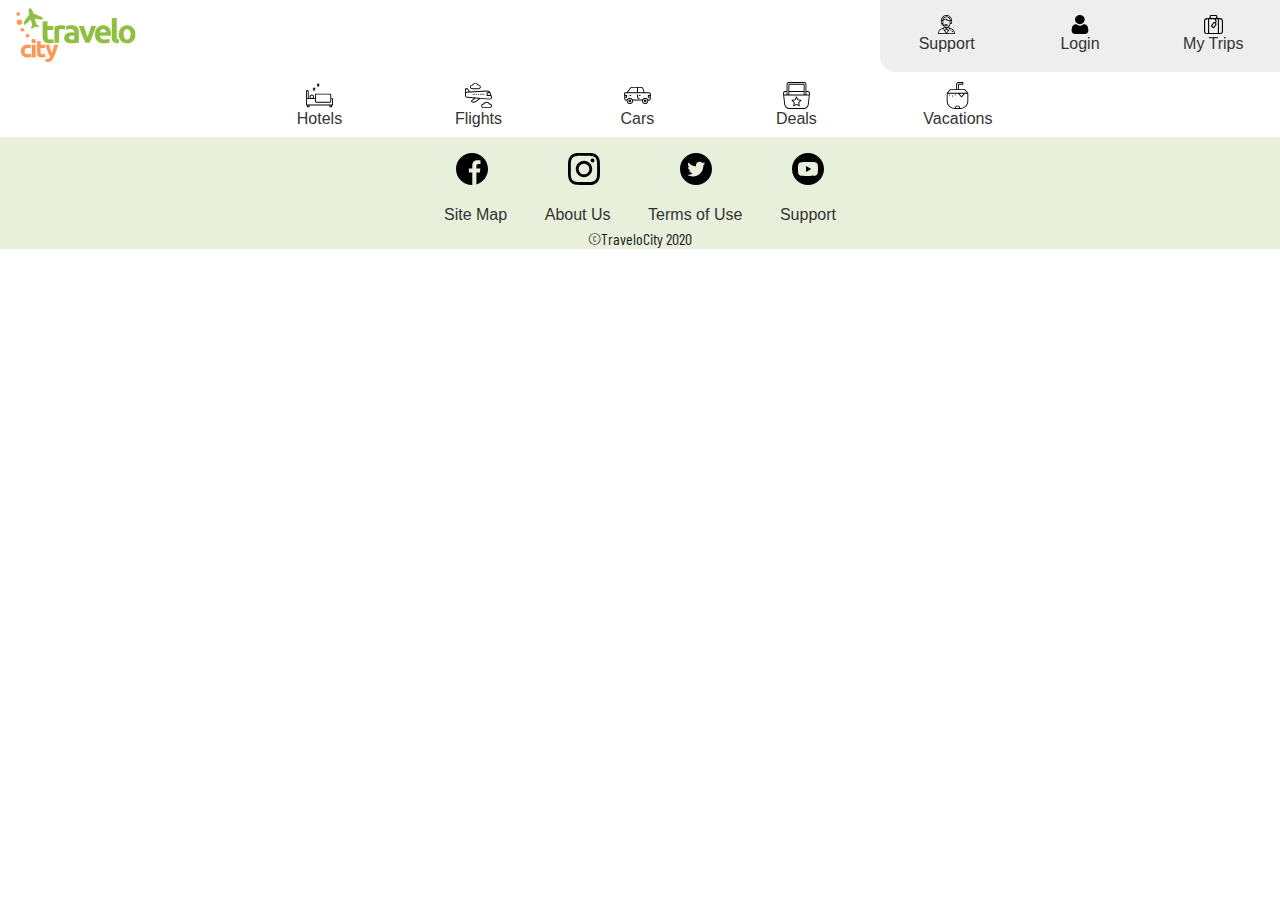
==== search.html @ b9de35ed "Search page created." ====
<!DOCTYPE html>
<html lang="en">
  <head>
    <meta charset="utf-8" />
    <meta name="viewport" content="width=device-width, initial-scale=1.0" />
    <title>TraveloCity | Cheap Hotels, Cars, Flights & Travel Deals</title>
    <meta name="author" content="Guilherme Andre dos Santos - N01399828" />
    <meta name="description" content="Wander Wisely With Travelocity's Customer First Guarantee. Book Today & Save!"/>
    <link rel="icon" href="img/favicon.ico" type="image/x-icon" />
    <link rel="stylesheet" href="css/reset.css" />
    <link rel="stylesheet" href="css/default.css" />
    <link rel="stylesheet" href="css/index.css" />
  </head>
  <body>
    <header>
      <div class="flex-header-container">
        <div>
          <img class="logo" src="img/travelocity-logo.png" alt="TraveloCity Logo"/>
         
        </div>
        <nav>
          <ul class="flex-nav-menu background-round-menu">
            <li class="flex-item"><a href="#"><img src="icons/support.svg" alt="Contact icon" class="svg-top auto-margin" title="Support" /><span class="menu-name-top">Support</span></a></li>           
            <li class="flex-item"><a href="#"><img src="icons/user.svg" alt="Login icon" class="svg-top auto-margin" title="Login"/><span class="menu-name-top">Login</span></a></li>
            <li class="flex-item"><a href="#"><img src="icons/suitcase.svg" alt="My Trips icon" class="svg-top auto-margin" title="My Trips"/><span class="menu-name-top">My Trips</span></a></li>
          </ul>
        </nav>
      </div>
      <nav>
        <ul class="flex-nav-menu">
          <li class="flex-item"><a href="#"><img src="icons/hotel.svg" alt="Hotels" class="svg auto-margin" title="Hotels" /><span class="menu-name">Hotels</span></a></li>
          <li class="flex-item"><a href="#"><img src="icons/airplane.svg" alt="Flights" class="svg auto-margin" title="Flights" /><span class="menu-name">Flights</span></a></li>
          <li class="flex-item"><a href="#"><img src="icons/car.svg" alt="Cars" class="svg auto-margin" title="Cars"/><span class="menu-name">Cars</span></a></li>
          <li class="flex-item"><a href="#"><img src="icons/deals.svg" alt="Deals" class="svg auto-margin" title="Deals" /><span class="menu-name">Deals</span></a></li>
          <li class="flex-item"><a href="#"><img src="icons/vacation.svg" alt="Vacations" class="svg auto-margin" title="Vacations"/><span class="menu-name">Vacations</span></a></li>
        </ul>
      </nav>
    </header>

<!-- Main missing -->

    <footer class="page-footer" >
      <ul class="flex-nav-menu footer icons">
        <li><a href="https://www.facebook.com/humbercollege"><img class="links-footer" src="icons/facebook.svg" alt="Facebook page link"></a></li>
        <li><a href="https://www.instagram.com/humbercollege"><img class="links-footer" src="icons/instagram.svg" alt="Instagram page link"></a></li>
        <li><a href="https://www.twitter.com/humbercollege"><img class="links-footer" src="icons/twitter.svg" alt="Twitter page link"></a></li>
        <li><a href="https://www.youtube.com/humbercollege"><img class="links-footer" src="icons/youtube.svg" alt="Youtube page link"></a></li>
      </ul>
      <ul class="flex-nav-menu footer">
        <li><a href="index.html">Site Map</a></li>
        <li><a href="index.html">About Us</a></li>
        <li><a href="index.html">Terms of Use</a></li>
        <li><a href="index.html">Support</a></li>
      </ul> 
       <small>&copy;</small>TraveloCity 2020
  </footer>
</body>
</html>
---- css/default.css ----
@import url("https://fonts.googleapis.com/css?family=Barlow+Condensed:400,700|Ubuntu+Condensed&display=swap");
/* @import url("https://cdnjs.cloudflare.com/ajax/libs/font-awesome/4.7.0/css/font-awesome.min.css"); */

/* align (vertical)
justify (horizontal) 
place (vertical and horizontal)

-content (applied to the container, for the template)
-items (applied for the container, for the cells)
-self (applied to an item, for that cell only)

*/

:root {
  --col-bg: #ccc;
  --col-on-bg: #333;
  --col-accent-1: #95ba5e;
  --col-on-accent-1: #eee;
  --col-accent-2: #fb9954;
  --col-on-accent-2: #eee;
  --col-accent-3: #e8f0db;
  --col-on-accent-3: #444;
  --col-transparency: rgba(219, 219, 219, 0.4738270308123249);
  --font-family-1: "Ubuntu Condensed", "Arial", sans-serif;
  --font-family-2: "Barlow Condensed", "Arial", sans-serif;
  --font-size: 1em;
  --font-bigger: 1.5em;
  --gdr-bg-old: rgb(35, 115, 60);
  --gdr-bg-active: linear-gradient(180deg,rgba(35, 115, 60, 0.9416141456582633) 0%,rgba(149, 186, 94, 1) 100%  );
  --gdr-bg2-old: rgb(110, 191, 241);
  --gdr-bg2-active: linear-gradient(
    90deg,
    rgba(110, 191, 241, 1) 0%,
    rgba(126, 221, 157, 1) 100%
  );
  --max-width: 60em;
}

body {
  padding: 0em;
  font-size: 1em;
  line-height: 1.25em;
  font-family: var(--font-family-2);  
}

.auto-margin {
  margin-left: auto;
  margin-right: auto;
  max-width: var(--max-width);
}

h1,h2,h3,h4,h5,h6,ul,ol,
li {
  font-family: var(--font-family-1);
  font-weight: normal;
  
}

section
h2{
  margin-top: 1.25rem;
  margin-bottom: 1.25rem;
  margin-left: 0.5em;
}

article {
  background-color: var(--col-accent-3);
  padding: 0.05em;
  /* margin-top: 1em; */
  margin-bottom: 1em;
  overflow: hidden;
}


.button {
  background-color: var(--col-accent-2);
  /* border: solid; */
  color: var(--col-on-accent-2);
  padding: 0.5em 2em;
  text-align: center;
  text-decoration: none;
  display: inline-block;
  font-size: 1em;
  border-radius: 0.5em;

}

.search-bar {
  background: var(--gdr-bg-old);
  background: var(--gdr-bg-active);
  padding: 1em;
  width: 20em;
  box-sizing: border-box;
  margin: 0.2em auto;
  transition: ease-in-out 1s;
  font-size: var(--font-size);
}

.grid-search {
  display: grid;
  color: var(--col-on-accent-1);
  gap: 0.25em;  
  width: 100%;
  grid-template-columns: 1fr 1fr 1fr;
  grid-template-rows: repeat(6, minmax(1.5em, auto));
  grid-template-areas: 
  "htl htl htl"
  "lblgng lblgng lblgng"
  "fnct fnct fnct"
  "ckin ckou lbrm" 
  "dtin dtou nrmm"  
  "btn1 btn1 btn1";
}

.lblgng { grid-area: lblgng; }
.fnct { grid-area: fnct; }
.ckin { grid-area: ckin; }
.ckou { grid-area: ckou; }
.dtin { grid-area: dtin; }
.dtou { grid-area: dtou; }
.lbrm { grid-area: lbrm; }
.btn1 { grid-area: btn1; }
.nrmm { grid-area: nrmm; }


.logo {
  width: 7.5em;
  margin: 0.25em 0.5em 0.5em 0.5em;
  clear: left;
}

.item:first-child {
  margin-top: 0;
}

.svg {
  max-width: 1.7em;
  display: block;
}

.svg-top {
  max-width: 1.2em;
  display: block;
}

.grid-container {
  display: grid;
  grid-template-columns: auto;
  vertical-align: baseline;
  margin: 0 0 1em 0;
  background-color: var(--col-on-accent-1);
  grid-gap: 0rem;
}


.boxes.grid-container {
  grid-template-columns: 1fr 1fr;
}

.flex-header-container {
  /* background: var(--gdr-bg2-old);
  background: var(--gdr-bg2-active); */
  display: flex;
  flex-direction: row;
  border-style: none;
  justify-content: space-between;
  vertical-align: baseline;
  margin: 0 auto;
}

.flex-img {
  width: 100%;
  max-width: 100%;
  border: 0.25em;
  padding: 0.25em;
  position: relative;
  /* max-height: 100%; */
}

.flex-item {
  margin-right: auto;
  margin-left: auto; 
  margin-top: 1em;
  margin-bottom: 1em;
  
}

.flex-nav-menu {
  display: flex;
  flex-direction: row;
  margin-left: auto;
  margin-right: auto;
  justify-content: space-between;    
  max-width: 25em;
  
}

.background-round-menu {
  background-color: var(--col-transparency);
  border-bottom-left-radius: 1em;
  height: 3em;
}

.grid-item {
  background-color: var(--col-accent-1);
  margin-left: 0.25rem;
  font-size: var(--font-size);
  /* margin: 0.25em; */
  /* width: 128px; */
}

.box.grid-item {
  font-size: 1em;
  background-color: white;
  margin: 0.5em;
  padding: 0.125em;
  max-width: 15em;
  box-shadow: 2px 5px 15px -5px rgba(0,0,0,0.51);
}

.box-header, p {
  margin-top: 0.625em;
  margin-left: 0.2em;
}

.box-footer {
  background-color: var(--col-accent-1);
  text-align: center;
  color: var(--col-on-accent-1);
}

.price {
  text-align: right;
  font-weight: bold;
  margin-top: 0.625em;
  margin-right: 0.2em;
}

label {
  display: block;
}

[type="text"],
[type="date"],
[type="number"],
button {
   height: 32px;  
  margin-bottom: 0.25em;
  background-color: rgba(255, 255, 255, 0.2);
  color: var(--col-on-accent-1);
  align-content: center;
  padding: 0.11em;
  /* color: transparent;  */
}


div.flex-container {
  background-color: white;
}

.page-footer {
    /* height: 5.5em; */
    background-color: var(--col-accent-3);
    text-align: center;
    margin-right: auto;
    margin-left: auto;
    justify-content: space-evenly;
    
}
.links-footer { 
 max-width: 2em;
}

.flex-nav-menu.footer {
    width: 300px;
    padding: 0.25em;
}

.flex-nav-menu.footer.icons {
  width: 200px;
  padding: 1em;
}

.menu-name {
  opacity: 1;
  transition: opacity 0.3s;
}

.menu-name-top {
  opacity: 0;
  transition: opacity 0.3s; 
}

.grid-item.box:nth-child(n+3){
  display: none;
}

.pin-map-icon {
  flex-grow: 1;
  background-image: url('../icons/pin.svg');
  background-size: 1em;
  background-repeat: no-repeat;
  background-position: 0.5em center;
  padding-left: 2em;
}

.calendar-icon {
  flex-grow: 1;
  background-image: url('../icons/calendar.svg');
  background-size: 1em;
  background-repeat: no-repeat;
  background-position: 0.5em center;
  padding-left: 2em;
}

.bed-icon {
  flex-grow: 1;
  background-image: url('../icons/bed.svg');
  background-size: 1em;
  background-repeat: no-repeat;
  background-position: 0.5em center;
  padding-left: 2em;
}

.mag-icon {
  flex-grow: 1;
  background-image: url('../icons/magnifying-glass.svg');
  background-size: 1em;
  background-repeat: no-repeat;
  background-position: 8.5em center;
  /* padding-left: 5em;
  padding-right: 2em; */
}

.rounded-borders {
  border-radius: 0.5em;
  background-color: white;
  max-height: 2em;
  /* border-top-left-radius: 0.5em; */
}

@media screen and (min-width: 40em) {    /* media-query 40em*/
  .search-bar {
    width:  35em;
  }
 
  .grid-search{
    width: auto;
  }

  .grid-container {
    grid-template-columns: repeat(3, 1fr);
    grid-gap: 1em;    
  }
   .boxes.grid-container {
    grid-template-columns: repeat(3, 1fr);
  }

  .grid-item.box:nth-child(n+3){
    display: block;
}
  .grid-item.box:nth-child(n+4){
    display: none;
}

.flex-nav-menu {
  color: var(--col-on-bg);
  text-align: center;
  min-width: 25em;
  max-width: 30em;
}

.background-round-menu {
  height: 4.5em;
}

.menu-name-top {
  opacity: 1;
  transition: opacity 0.3s;
}

.flex-nav-menu .flex-item {
  min-width: 5em;
  transition: background-color 0.3s;
  margin-left: auto;
  margin-right: auto;
  margin: auto;
  border-radius: 0.9em;
  padding: 0.3em 0.5em 0.5em 0.5em;
}

.flex-nav-menu .flex-item:hover {
  background-color: var(--col-accent-1);
  border-radius: 0.9em;
  color: white;
}

.svg {
  margin-left: auto;
  margin-right: auto;    
}

.flex-item:hover .svg, .flex-item:hover .svg-top  {
  filter: invert(100%) sepia(0%) saturate(0%) hue-rotate(300deg) brightness(101%) contrast(105%);
}

.flex-item:hover .menu-name, .flex-item:hover .menu-name-top{
  color: white;
}

.links-footer:hover {
  filter: invert(40%) sepia(95%) saturate(4917%) hue-rotate(76deg) brightness(92%) contrast(91%);
}

.flex-ul {
  justify-content: space-evenly;
  margin-bottom: 0.5em;
  margin-right: 0;
  width: auto;
  min-width: 20em;
  height: 75%;
  padding-left: 5em;
  padding-left: 5em; 
}

.flex-item {
  margin-left: auto;
  margin-right: auto;
  max-width: 100%;
  vertical-align: middle;
  text-align: center;
}

.logo {
  margin-left: 1rem;
  margin-top: 0.5rem;
}

h2{
  text-align: left;
}

.flex-header-container {
  margin-left: auto;
  margin-right: auto;
}

.mag-icon{
  background-position: 15em center;
}


@media screen and (min-width: 80em) {
  .grid-item.box:nth-child(n+4){
    display: block;
}
  .flex-nav-menu {
    color: var(--col-on-bg);
    text-align: center;
    max-width: 50em;
  }

  .boxes.grid-container {
    grid-template-columns: repeat(4, 1fr);
  }

  .search-bar {
    max-width: 70em;
    width: 100%;
    align-content: center;
    border-radius: 1em;
    transition: ease-in 1s;
    text-align: center;
  }
  .grid-search {
    display: grid;
    color: var(--col-on-accent-1);
    gap: 0.25em; 
    width: 100%;
    grid-template-columns: 2fr 1fr 1fr 1fr 1fr 1fr; 
    grid-template-rows: repeat(3, minmax(1em, auto));
    grid-template-areas: 
    "htl . . . . ."
    "lblgng lblgng ckin ckou lbrm . "
    "fnct fnct dtin dtou nrmm btn1 "
  }
 
}

}
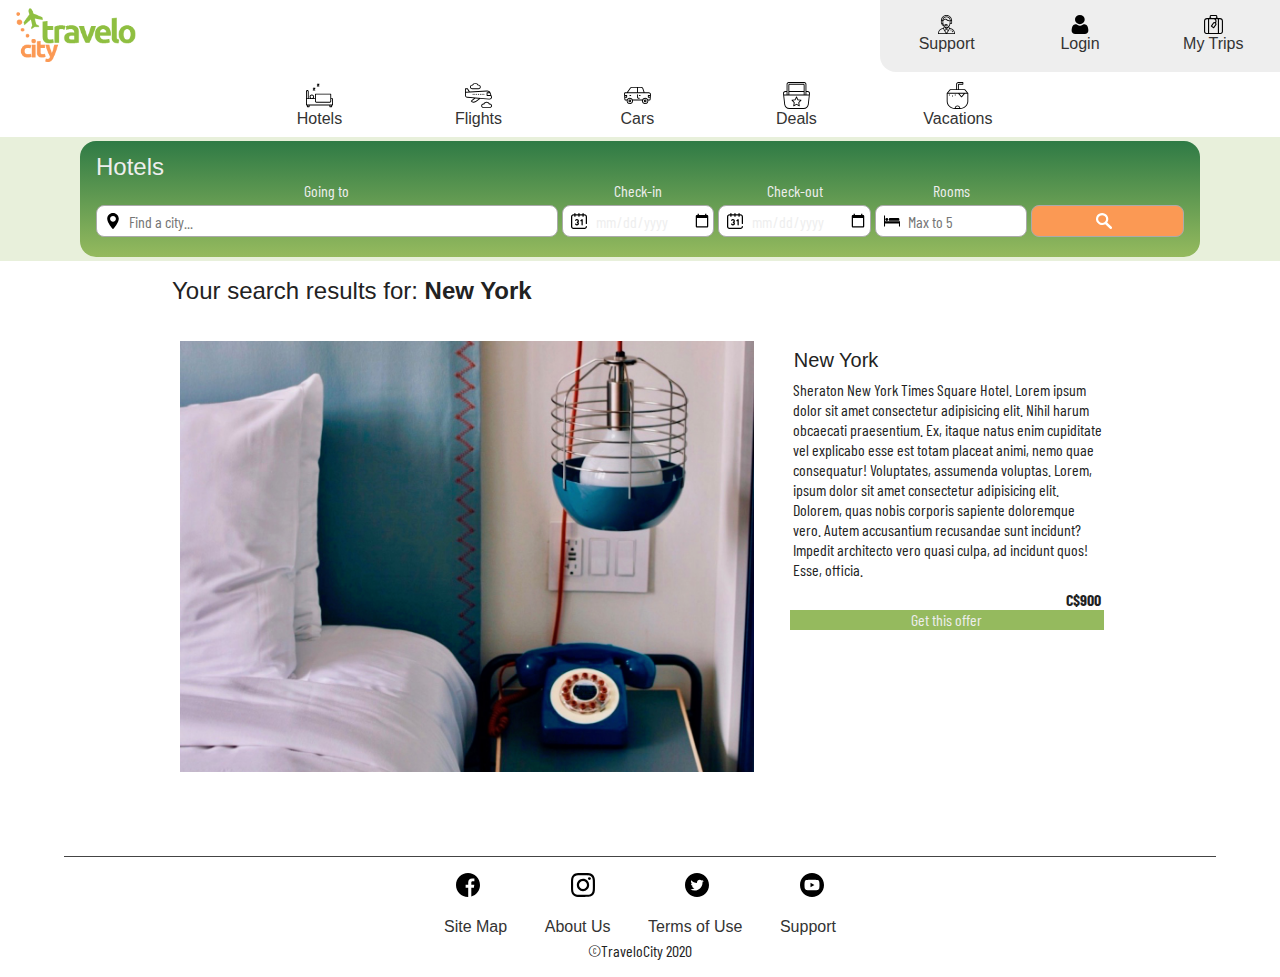
==== commit 75bac4af: "Search item result adjusted. CSS file search adjusted. Flex box created" ====
--- a/search.html
+++ b/search.html
@@ -9,13 +9,13 @@
     <link rel="icon" href="img/favicon.ico" type="image/x-icon" />
     <link rel="stylesheet" href="css/reset.css" />
     <link rel="stylesheet" href="css/default.css" />
-    <link rel="stylesheet" href="css/index.css" />
+    <link rel="stylesheet" href="css/search.css" />
   </head>
   <body>
     <header>
       <div class="flex-header-container">
         <div>
-          <img class="logo" src="img/travelocity-logo.png" alt="TraveloCity Logo"/>
+          <a href="index.html"><img class="logo" src="img/travelocity-logo.png" alt="TraveloCity Logo"/></a>
          
         </div>
         <nav>
@@ -32,12 +32,45 @@
           <li class="flex-item"><a href="#"><img src="icons/airplane.svg" alt="Flights" class="svg auto-margin" title="Flights" /><span class="menu-name">Flights</span></a></li>
           <li class="flex-item"><a href="#"><img src="icons/car.svg" alt="Cars" class="svg auto-margin" title="Cars"/><span class="menu-name">Cars</span></a></li>
           <li class="flex-item"><a href="#"><img src="icons/deals.svg" alt="Deals" class="svg auto-margin" title="Deals" /><span class="menu-name">Deals</span></a></li>
-          <li class="flex-item"><a href="#"><img src="icons/vacation.svg" alt="Vacations" class="svg auto-margin" title="Vacations"/><span class="menu-name">Vacations</span></a></li>
+          <li class="flex-item"><a href="search.html"><img src="icons/vacation.svg" alt="Vacations" class="svg auto-margin" title="Vacations"/><span class="menu-name">Vacations</span></a></li>
         </ul>
       </nav>
-    </header>
-
+		</header>
+		<main>
+      <article>
+       <div class="search-bar margin-auto">         			
+        <div class="grid-search">
+          <h2 class="htl">Hotels</h2>                        
+          <label class="lblgng">Going to</label>
+          <input class="pin-map-icon fnct rounded-borders" type="search" placeholder="Find a city..." name="city" />              
+            <label class="ckin">Check-in</label>
+            <input class="dtin rounded-borders calendar-icon" type="date" name="check-in" />
+            <label class="ckou">Check-out</label>            
+            <input class="dtou rounded-borders calendar-icon" type="date" name="check-out" />      
+            <label class="lbrm">Rooms</label>
+            <input class="nrmm rounded-borders bed-icon" type="number" name="rooms" placeholder= "Max to 5" min="1" max="5"/>
+            <button class="button btn1 mag-icon" type="button"></button>
+         </div>
+        </div>
+      </article>  
+  
 <!-- Main missing -->
+    <section class="section auto-margin"> <!-- Section Results-->					
+      <h2>Your search results for: <strong>New York</strong></h2>
+      <div class="flex-container">        
+          <div class="flex-box">  
+          <a href="#">                    
+          <img class ="flex-img" src="img/hotel-1-nyc.jpg" alt="Hotel room in NYC"> 
+          </a>
+          </div>            
+          <div class="flex-box end">
+          <h3 class="box-header">New York</h3>
+          <p>Sheraton New York Times Square Hotel. Lorem ipsum dolor sit amet consectetur adipisicing elit. Nihil harum obcaecati praesentium. Ex, itaque natus enim cupiditate vel explicabo esse est totam placeat animi, nemo quae consequatur! Voluptates, assumenda voluptas. Lorem, ipsum dolor sit amet consectetur adipisicing elit. Dolorem, quas nobis corporis sapiente doloremque vero. Autem accusantium recusandae sunt incidunt? Impedit architecto vero quasi culpa, ad incidunt quos! Esse, officia.</p>
+          <p class="price">C$900</p>
+          <footer class="box-footer box">Get this offer</footer>
+          </div>          
+				</div>
+  </main>  
 
     <footer class="page-footer" >
       <ul class="flex-nav-menu footer icons">
--- a/css/default.css
+++ b/css/default.css
@@ -213,7 +213,7 @@
   font-size: 1em;
   background-color: white;
   margin: 0.5em;
-  padding: 0.125em;
+  /* padding: 0.125em; */
   max-width: 15em;
   box-shadow: 2px 5px 15px -5px rgba(0,0,0,0.51);
 }
@@ -260,25 +260,28 @@
 
 .page-footer {
     /* height: 5.5em; */
-    background-color: var(--col-accent-3);
+    /* background-color: var(--col-accent-3); */
     text-align: center;
     margin-right: auto;
     margin-left: auto;
-    justify-content: space-evenly;
+    justify-content: space-between;
+    border-top: solid #444 0.001em ;
+    width: 90%; 
+    padding-bottom: 1em;
     
 }
 .links-footer { 
- max-width: 2em;
+ max-width: 1.5em;
 }
 
 .flex-nav-menu.footer {
-    width: 300px;
+    width: 17em;
     padding: 0.25em;
 }
 
 .flex-nav-menu.footer.icons {
-  width: 200px;
-  padding: 1em;
+  width: 10em;
+  padding: 1em; 
 }
 
 .menu-name {
@@ -484,9 +487,14 @@
     "lblgng lblgng ckin ckou lbrm . "
     "fnct fnct dtin dtou nrmm btn1 "
   }
- 
-}
-
-}
-
-
+
+  .mag-icon{
+    background-position: 4em center;
+  }
+  
+
+}
+
+}
+
+
--- a/css/search.css
+++ b/css/search.css
@@ -0,0 +1,36 @@
+.flex-container {
+  display: flex;
+  flex-direction: column;
+  background-color: var(--col-accent-c);
+  /* border-style: solid; */
+  padding-bottom: 2em;
+  margin-bottom: 2em; 
+}
+
+.flex-img {
+  min-width: 350px;
+}
+
+@media screen and (min-width: 40em) {
+
+
+
+.flex-container {
+  display: flex;
+  flex-direction: row;
+  background-color: var(--col-accent-c);
+  /* border-style: solid; */
+  padding-bottom: 2em;
+  margin-bottom: 2em;
+  flex-grow: 1;
+  align-content: space-between;
+
+}
+
+.flex-box {
+  flex-grow: 1;
+  margin: 1em;
+  align-items: center;
+}
+
+}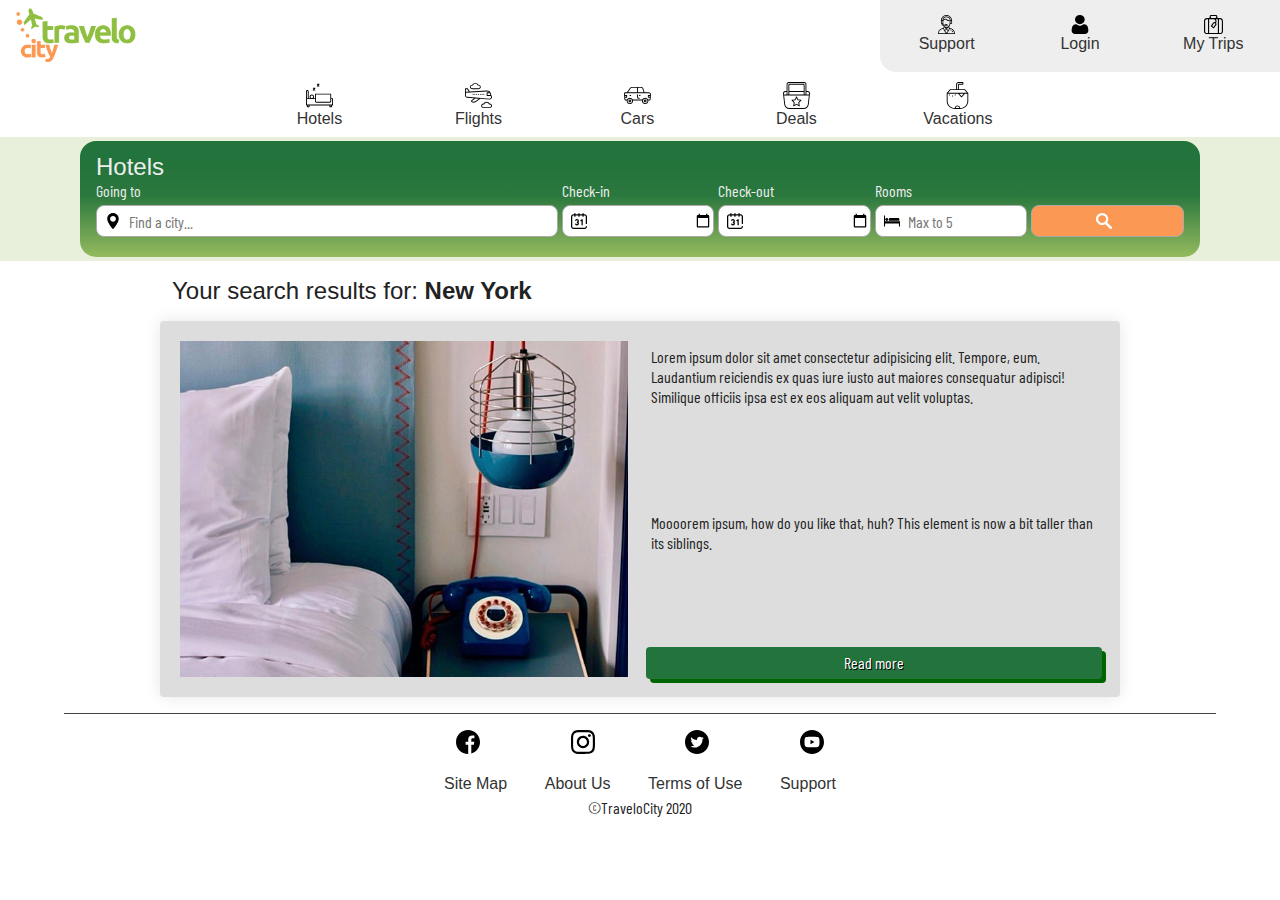
==== commit 3e486d9f: "Search page adjusted." ====
--- a/search.html
+++ b/search.html
@@ -53,25 +53,22 @@
          </div>
         </div>
       </article>  
-  
-<!-- Main missing -->
     <section class="section auto-margin"> <!-- Section Results-->					
       <h2>Your search results for: <strong>New York</strong></h2>
-      <div class="flex-container">        
-          <div class="flex-box">  
+      <article class="box-result">       
+          <div class="box-result-item img">  
           <a href="#">                    
           <img class ="flex-img" src="img/hotel-1-nyc.jpg" alt="Hotel room in NYC"> 
           </a>
           </div>            
-          <div class="flex-box end">
-          <h3 class="box-header">New York</h3>
-          <p>Sheraton New York Times Square Hotel. Lorem ipsum dolor sit amet consectetur adipisicing elit. Nihil harum obcaecati praesentium. Ex, itaque natus enim cupiditate vel explicabo esse est totam placeat animi, nemo quae consequatur! Voluptates, assumenda voluptas. Lorem, ipsum dolor sit amet consectetur adipisicing elit. Dolorem, quas nobis corporis sapiente doloremque vero. Autem accusantium recusandae sunt incidunt? Impedit architecto vero quasi culpa, ad incidunt quos! Esse, officia.</p>
-          <p class="price">C$900</p>
-          <footer class="box-footer box">Get this offer</footer>
+          <div class="box-result-item">
+            <p>Lorem ipsum dolor sit amet consectetur adipisicing elit. Tempore, eum. Laudantium reiciendis ex quas iure iusto aut maiores consequatur adipisci! Similique officiis ipsa est ex eos aliquam aut velit voluptas.</p>
+            <p>Moooorem ipsum, how do you like that, huh? This element is now a bit taller than its siblings.</p>     
+            <a href="#" class="btn-offer btn">Read more</a>
           </div>          
-				</div>
+       </article>
+       
   </main>  
-
     <footer class="page-footer" >
       <ul class="flex-nav-menu footer icons">
         <li><a href="https://www.facebook.com/humbercollege"><img class="links-footer" src="icons/facebook.svg" alt="Facebook page link"></a></li>
--- a/css/default.css
+++ b/css/default.css
@@ -26,7 +26,8 @@
   --font-size: 1em;
   --font-bigger: 1.5em;
   --gdr-bg-old: rgb(35, 115, 60);
-  --gdr-bg-active: linear-gradient(180deg,rgba(35, 115, 60, 0.9416141456582633) 0%,rgba(149, 186, 94, 1) 100%  );
+  --gdr-bg-active: linear-gradient(180deg, rgba(35,115,60,1) 20%, rgba(43,120,62,1) 47%, rgba(129,174,88,1) 90%, rgba(149,186,94,1) 100%);
+  /* --gdr-bg-active: linear-gradient(180deg,rgba(35, 115, 60, 0.9416141456582633) 0%,rgba(149, 186, 94, 1) 100%  ); */
   --gdr-bg2-old: rgb(110, 191, 241);
   --gdr-bg2-active: linear-gradient(
     90deg,
@@ -75,9 +76,7 @@
 .button {
   background-color: var(--col-accent-2);
   /* border: solid; */
-  color: var(--col-on-accent-2);
-  padding: 0.5em 2em;
-  text-align: center;
+  /* color: var(--col-on-accent-2); */
   text-decoration: none;
   display: inline-block;
   font-size: 1em;
@@ -112,13 +111,17 @@
   "btn1 btn1 btn1";
 }
 
-.lblgng { grid-area: lblgng; }
+.lblgng { grid-area: lblgng;
+  justify-self: start;}
 .fnct { grid-area: fnct; }
-.ckin { grid-area: ckin; }
-.ckou { grid-area: ckou; }
+.ckin { grid-area: ckin; 
+  justify-self: start}
+.ckou { grid-area: ckou;
+  justify-self: start; }
 .dtin { grid-area: dtin; }
 .dtou { grid-area: dtou; }
-.lbrm { grid-area: lbrm; }
+.lbrm { grid-area: lbrm;
+  justify-self: start; }
 .btn1 { grid-area: btn1; }
 .nrmm { grid-area: nrmm; }
 
@@ -224,7 +227,7 @@
 }
 
 .box-footer {
-  background-color: var(--col-accent-1);
+  background-color: var(--gdr-bg-old);
   text-align: center;
   color: var(--col-on-accent-1);
 }
@@ -244,13 +247,10 @@
 [type="date"],
 [type="number"],
 button {
-   height: 32px;  
+  height: 2em;  
   margin-bottom: 0.25em;
   background-color: rgba(255, 255, 255, 0.2);
-  color: var(--col-on-accent-1);
-  align-content: center;
-  padding: 0.11em;
-  /* color: transparent;  */
+  color: transparent; 
 }
 
 
@@ -330,9 +330,8 @@
   background-image: url('../icons/magnifying-glass.svg');
   background-size: 1em;
   background-repeat: no-repeat;
-  background-position: 8.5em center;
-  /* padding-left: 5em;
-  padding-right: 2em; */
+  background-position: center;
+
 }
 
 .rounded-borders {
--- a/css/search.css
+++ b/css/search.css
@@ -1,36 +1,54 @@
-.flex-container {
+.box-result {
+  background-color: #ddd;
+  padding: 1em 1em 1em 0;
+  border-radius: 0.25em;
+  box-shadow: 0 0 1em rgba(0,0,0,0.1);
   display: flex;
   flex-direction: column;
-  background-color: var(--col-accent-c);
-  /* border-style: solid; */
-  padding-bottom: 2em;
-  margin-bottom: 2em; 
+  
 }
 
-.flex-img {
-  min-width: 350px;
+.box-result-item {
+  /* background-color: thistle; */
+  flex-grow: 1;
+  margin-left: 1em;   
+}
+.btn-offer {
+  display: block;
+  background-color:var(--gdr-bg-old);
+  box-shadow: 0.25em 0.25em 0 darkgreen;
+  text-align: center;
+  color: white;
+  text-decoration: none;
+  text-shadow: 1px 1px 0 black;
+  line-height: 2;
+  border-radius: 0.25em;
+  transform: translate(-0.125em, -0.125em);
+  transition: all 0.1s;
+}
+.btn-offer:hover {
+  background-color: var(--col-accent-1);
+  transform: translate(0, 0);
+  box-shadow: 0 0 0em rgba(0,0,0,0.1);
 }
 
-@media screen and (min-width: 40em) {
+@media screen and (min-width:40em) {
+  .box-result {
+    display: grid;    	
+    grid-template-columns: 1fr 1fr; 
+    grid-template-rows: 1fr; 
+ 
+    	
+  }
+.box-result-item {
+  display: grid;
+  align-content: space-between;
+ 	
+}
 
-
-
-.flex-container {
-  display: flex;
-  flex-direction: row;
-  background-color: var(--col-accent-c);
-  /* border-style: solid; */
-  padding-bottom: 2em;
-  margin-bottom: 2em;
-  flex-grow: 1;
-  align-content: space-between;
+ .btn {
+  max-height: 2em; 
 
 }
 
-.flex-box {
-  flex-grow: 1;
-  margin: 1em;
-  align-items: center;
-}
-
 }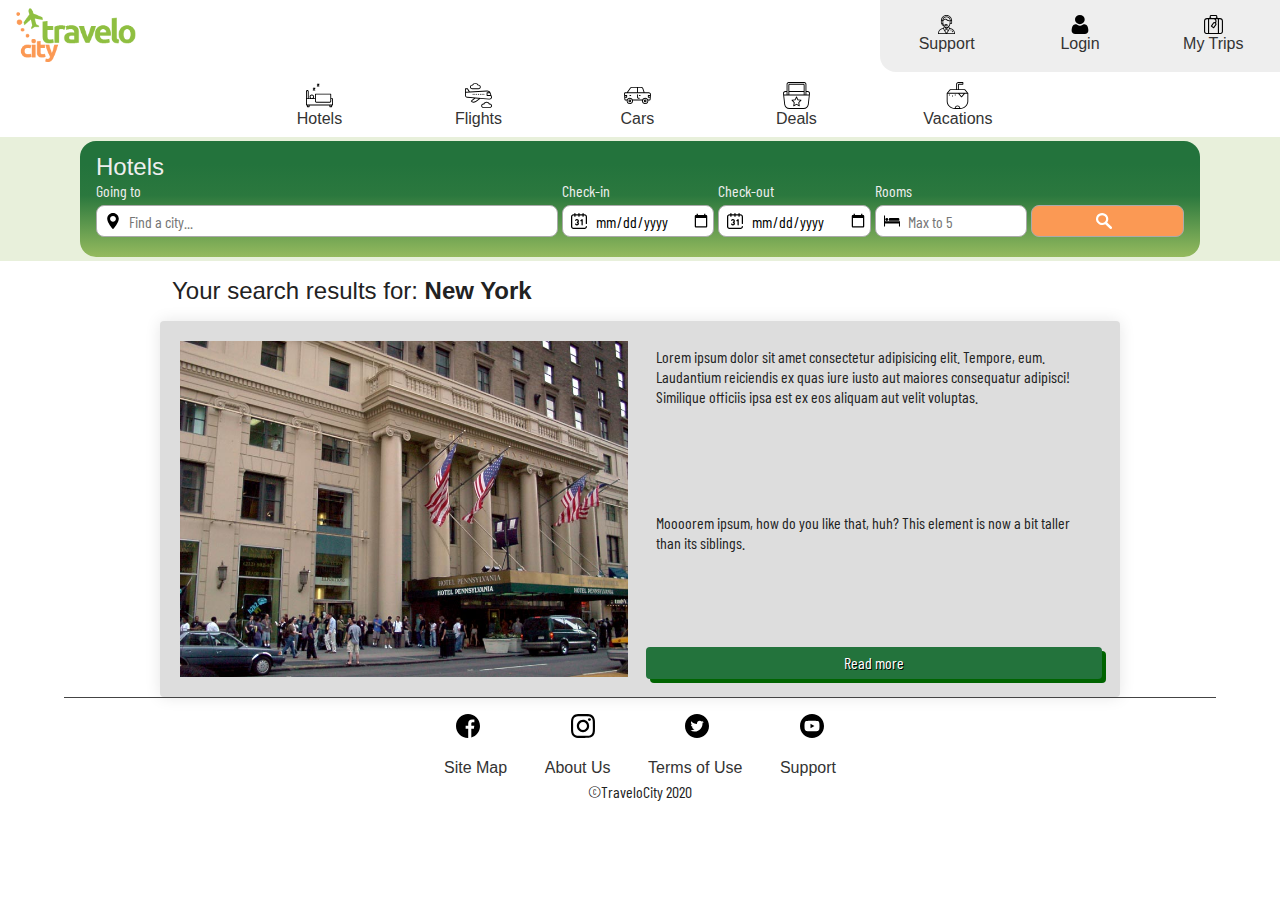
==== commit ebec49d4: "Section adjusted." ====
--- a/search.html
+++ b/search.html
@@ -1,88 +1,88 @@
-<!DOCTYPE html>
-<html lang="en">
-  <head>
-    <meta charset="utf-8" />
-    <meta name="viewport" content="width=device-width, initial-scale=1.0" />
-    <title>TraveloCity | Cheap Hotels, Cars, Flights & Travel Deals</title>
-    <meta name="author" content="Guilherme Andre dos Santos - N01399828" />
-    <meta name="description" content="Wander Wisely With Travelocity's Customer First Guarantee. Book Today & Save!"/>
-    <link rel="icon" href="img/favicon.ico" type="image/x-icon" />
-    <link rel="stylesheet" href="css/reset.css" />
-    <link rel="stylesheet" href="css/default.css" />
-    <link rel="stylesheet" href="css/search.css" />
-  </head>
-  <body>
-    <header>
-      <div class="flex-header-container">
-        <div>
-          <a href="index.html"><img class="logo" src="img/travelocity-logo.png" alt="TraveloCity Logo"/></a>
-         
+  <!DOCTYPE html>
+  <html lang="en">
+    <head>
+      <meta charset="utf-8" />
+      <meta name="viewport" content="width=device-width, initial-scale=1.0" />
+      <title>TraveloCity | Cheap Hotels, Cars, Flights & Travel Deals</title>
+      <meta name="author" content="Guilherme Andre dos Santos - N01399828" />
+      <meta name="description" content="Wander Wisely With Travelocity's Customer First Guarantee. Book Today & Save!"/>
+      <link rel="icon" href="img/favicon.ico" type="image/x-icon" />
+      <link rel="stylesheet" href="css/reset.css" />
+      <link rel="stylesheet" href="css/default.css" />
+      <link rel="stylesheet" href="css/search.css" />
+    </head>
+    <body>
+      <header>
+        <div class="flex-header-container">
+          <div>
+            <a href="index.html"><img class="logo" src="img/travelocity-logo.png" alt="TraveloCity Logo"/></a>
+          
+          </div>
+          <nav>
+            <ul class="flex-nav-menu background-round-menu">
+              <li class="flex-item"><a href="#"><img src="icons/support.svg" alt="Contact icon" class="svg-top auto-margin" title="Support" /><span class="menu-name-top">Support</span></a></li>           
+              <li class="flex-item"><a href="#"><img src="icons/user.svg" alt="Login icon" class="svg-top auto-margin" title="Login"/><span class="menu-name-top">Login</span></a></li>
+              <li class="flex-item"><a href="#"><img src="icons/suitcase.svg" alt="My Trips icon" class="svg-top auto-margin" title="My Trips"/><span class="menu-name-top">My Trips</span></a></li>
+            </ul>
+          </nav>
         </div>
         <nav>
-          <ul class="flex-nav-menu background-round-menu">
-            <li class="flex-item"><a href="#"><img src="icons/support.svg" alt="Contact icon" class="svg-top auto-margin" title="Support" /><span class="menu-name-top">Support</span></a></li>           
-            <li class="flex-item"><a href="#"><img src="icons/user.svg" alt="Login icon" class="svg-top auto-margin" title="Login"/><span class="menu-name-top">Login</span></a></li>
-            <li class="flex-item"><a href="#"><img src="icons/suitcase.svg" alt="My Trips icon" class="svg-top auto-margin" title="My Trips"/><span class="menu-name-top">My Trips</span></a></li>
+          <ul class="flex-nav-menu">
+            <li class="flex-item"><a href="#"><img src="icons/hotel.svg" alt="Hotels" class="svg auto-margin" title="Hotels" /><span class="menu-name">Hotels</span></a></li>
+            <li class="flex-item"><a href="#"><img src="icons/airplane.svg" alt="Flights" class="svg auto-margin" title="Flights" /><span class="menu-name">Flights</span></a></li>
+            <li class="flex-item"><a href="#"><img src="icons/car.svg" alt="Cars" class="svg auto-margin" title="Cars"/><span class="menu-name">Cars</span></a></li>
+            <li class="flex-item"><a href="#"><img src="icons/deals.svg" alt="Deals" class="svg auto-margin" title="Deals" /><span class="menu-name">Deals</span></a></li>
+            <li class="flex-item"><a href="search.html"><img src="icons/vacation.svg" alt="Vacations" class="svg auto-margin" title="Vacations"/><span class="menu-name">Vacations</span></a></li>
           </ul>
         </nav>
-      </div>
-      <nav>
-        <ul class="flex-nav-menu">
-          <li class="flex-item"><a href="#"><img src="icons/hotel.svg" alt="Hotels" class="svg auto-margin" title="Hotels" /><span class="menu-name">Hotels</span></a></li>
-          <li class="flex-item"><a href="#"><img src="icons/airplane.svg" alt="Flights" class="svg auto-margin" title="Flights" /><span class="menu-name">Flights</span></a></li>
-          <li class="flex-item"><a href="#"><img src="icons/car.svg" alt="Cars" class="svg auto-margin" title="Cars"/><span class="menu-name">Cars</span></a></li>
-          <li class="flex-item"><a href="#"><img src="icons/deals.svg" alt="Deals" class="svg auto-margin" title="Deals" /><span class="menu-name">Deals</span></a></li>
-          <li class="flex-item"><a href="search.html"><img src="icons/vacation.svg" alt="Vacations" class="svg auto-margin" title="Vacations"/><span class="menu-name">Vacations</span></a></li>
+      </header>
+      <main>
+        <article>
+        <div class="search-bar margin-auto">         			
+          <div class="grid-search">
+            <h2 class="htl">Hotels</h2>                        
+            <label class="lblgng">Going to</label>
+            <input class="pin-map-icon fnct rounded-borders" type="search" placeholder="Find a city..." name="city" />              
+              <label class="ckin">Check-in</label>
+              <input class="dtin rounded-borders calendar-icon" type="date" name="check-in" />
+              <label class="ckou">Check-out</label>            
+              <input class="dtou rounded-borders calendar-icon" type="date" name="check-out" />      
+              <label class="lbrm">Rooms</label>
+              <input class="nrmm rounded-borders bed-icon" type="number" name="rooms" placeholder= "Max to 5" min="1" max="5"/>
+              <button class="button btn1 mag-icon" type="button"></button>
+          </div>
+          </div>
+        </article>  
+      <section class="section auto-margin"> <!-- Section Results-->					
+        <h2>Your search results for: <strong>New York</strong></h2>
+        <div class="box-result">       
+            <div class="box-result-item img">  
+            <a href="#">                    
+            <img class ="flex-img" src="img/hotel-1-nyc.jpg" alt="Hotel room in NYC"> 
+            </a>
+            </div>            
+            <div class="box-result-item">
+              <p>Lorem ipsum dolor sit amet consectetur adipisicing elit. Tempore, eum. Laudantium reiciendis ex quas iure iusto aut maiores consequatur adipisci! Similique officiis ipsa est ex eos aliquam aut velit voluptas.</p>
+              <p>Moooorem ipsum, how do you like that, huh? This element is now a bit taller than its siblings.</p>     
+              <a href="#" class="btn-offer btn">Read more</a>
+            </div>          
+          </div>
+        </section>
+    </main>  
+      <footer class="page-footer" >
+        <ul class="flex-nav-menu footer icons">
+          <li><a href="https://www.facebook.com/humbercollege"><img class="links-footer" src="icons/facebook.svg" alt="Facebook page link"></a></li>
+          <li><a href="https://www.instagram.com/humbercollege"><img class="links-footer" src="icons/instagram.svg" alt="Instagram page link"></a></li>
+          <li><a href="https://www.twitter.com/humbercollege"><img class="links-footer" src="icons/twitter.svg" alt="Twitter page link"></a></li>
+          <li><a href="https://www.youtube.com/humbercollege"><img class="links-footer" src="icons/youtube.svg" alt="Youtube page link"></a></li>
         </ul>
-      </nav>
-		</header>
-		<main>
-      <article>
-       <div class="search-bar margin-auto">         			
-        <div class="grid-search">
-          <h2 class="htl">Hotels</h2>                        
-          <label class="lblgng">Going to</label>
-          <input class="pin-map-icon fnct rounded-borders" type="search" placeholder="Find a city..." name="city" />              
-            <label class="ckin">Check-in</label>
-            <input class="dtin rounded-borders calendar-icon" type="date" name="check-in" />
-            <label class="ckou">Check-out</label>            
-            <input class="dtou rounded-borders calendar-icon" type="date" name="check-out" />      
-            <label class="lbrm">Rooms</label>
-            <input class="nrmm rounded-borders bed-icon" type="number" name="rooms" placeholder= "Max to 5" min="1" max="5"/>
-            <button class="button btn1 mag-icon" type="button"></button>
-         </div>
-        </div>
-      </article>  
-    <section class="section auto-margin"> <!-- Section Results-->					
-      <h2>Your search results for: <strong>New York</strong></h2>
-      <article class="box-result">       
-          <div class="box-result-item img">  
-          <a href="#">                    
-          <img class ="flex-img" src="img/hotel-1-nyc.jpg" alt="Hotel room in NYC"> 
-          </a>
-          </div>            
-          <div class="box-result-item">
-            <p>Lorem ipsum dolor sit amet consectetur adipisicing elit. Tempore, eum. Laudantium reiciendis ex quas iure iusto aut maiores consequatur adipisci! Similique officiis ipsa est ex eos aliquam aut velit voluptas.</p>
-            <p>Moooorem ipsum, how do you like that, huh? This element is now a bit taller than its siblings.</p>     
-            <a href="#" class="btn-offer btn">Read more</a>
-          </div>          
-       </article>
-       
-  </main>  
-    <footer class="page-footer" >
-      <ul class="flex-nav-menu footer icons">
-        <li><a href="https://www.facebook.com/humbercollege"><img class="links-footer" src="icons/facebook.svg" alt="Facebook page link"></a></li>
-        <li><a href="https://www.instagram.com/humbercollege"><img class="links-footer" src="icons/instagram.svg" alt="Instagram page link"></a></li>
-        <li><a href="https://www.twitter.com/humbercollege"><img class="links-footer" src="icons/twitter.svg" alt="Twitter page link"></a></li>
-        <li><a href="https://www.youtube.com/humbercollege"><img class="links-footer" src="icons/youtube.svg" alt="Youtube page link"></a></li>
-      </ul>
-      <ul class="flex-nav-menu footer">
-        <li><a href="index.html">Site Map</a></li>
-        <li><a href="index.html">About Us</a></li>
-        <li><a href="index.html">Terms of Use</a></li>
-        <li><a href="index.html">Support</a></li>
-      </ul> 
-       <small>&copy;</small>TraveloCity 2020
-  </footer>
-</body>
-</html>
+        <ul class="flex-nav-menu footer">
+          <li><a href="index.html">Site Map</a></li>
+          <li><a href="index.html">About Us</a></li>
+          <li><a href="index.html">Terms of Use</a></li>
+          <li><a href="index.html">Support</a></li>
+        </ul> 
+        <small>&copy;</small>TraveloCity 2020
+    </footer>
+  </body>
+  </html>
--- a/css/default.css
+++ b/css/default.css
@@ -81,6 +81,8 @@
   display: inline-block;
   font-size: 1em;
   border-radius: 0.5em;
+  color: transparent;  
+  max-height: 2em;
 
 }
 
@@ -88,7 +90,7 @@
   background: var(--gdr-bg-old);
   background: var(--gdr-bg-active);
   padding: 1em;
-  width: 20em;
+  width: 95%;
   box-sizing: border-box;
   margin: 0.2em auto;
   transition: ease-in-out 1s;
@@ -208,6 +210,8 @@
   background-color: var(--col-accent-1);
   margin-left: 0.25rem;
   font-size: var(--font-size);
+  justify-content: stretch;	
+  
   /* margin: 0.25em; */
   /* width: 128px; */
 }
@@ -218,12 +222,16 @@
   margin: 0.5em;
   /* padding: 0.125em; */
   max-width: 15em;
+  /* max-height: 100%; */
   box-shadow: 2px 5px 15px -5px rgba(0,0,0,0.51);
-}
-
-.box-header, p {
+  place-self: center stretch;
+  
+}
+
+.box-header, h4, p {
   margin-top: 0.625em;
-  margin-left: 0.2em;
+  margin-left: 0.5em;
+  margin-right: 0.5em;
 }
 
 .box-footer {
@@ -235,6 +243,7 @@
 .price {
   text-align: right;
   font-weight: bold;
+  font-size: 1.15em;
   margin-top: 0.625em;
   margin-right: 0.2em;
 }
@@ -247,11 +256,12 @@
 [type="date"],
 [type="number"],
 button {
-  height: 2em;  
+  height: 3em;  
   margin-bottom: 0.25em;
   background-color: rgba(255, 255, 255, 0.2);
-  color: transparent; 
-}
+
+}
+
 
 
 div.flex-container {
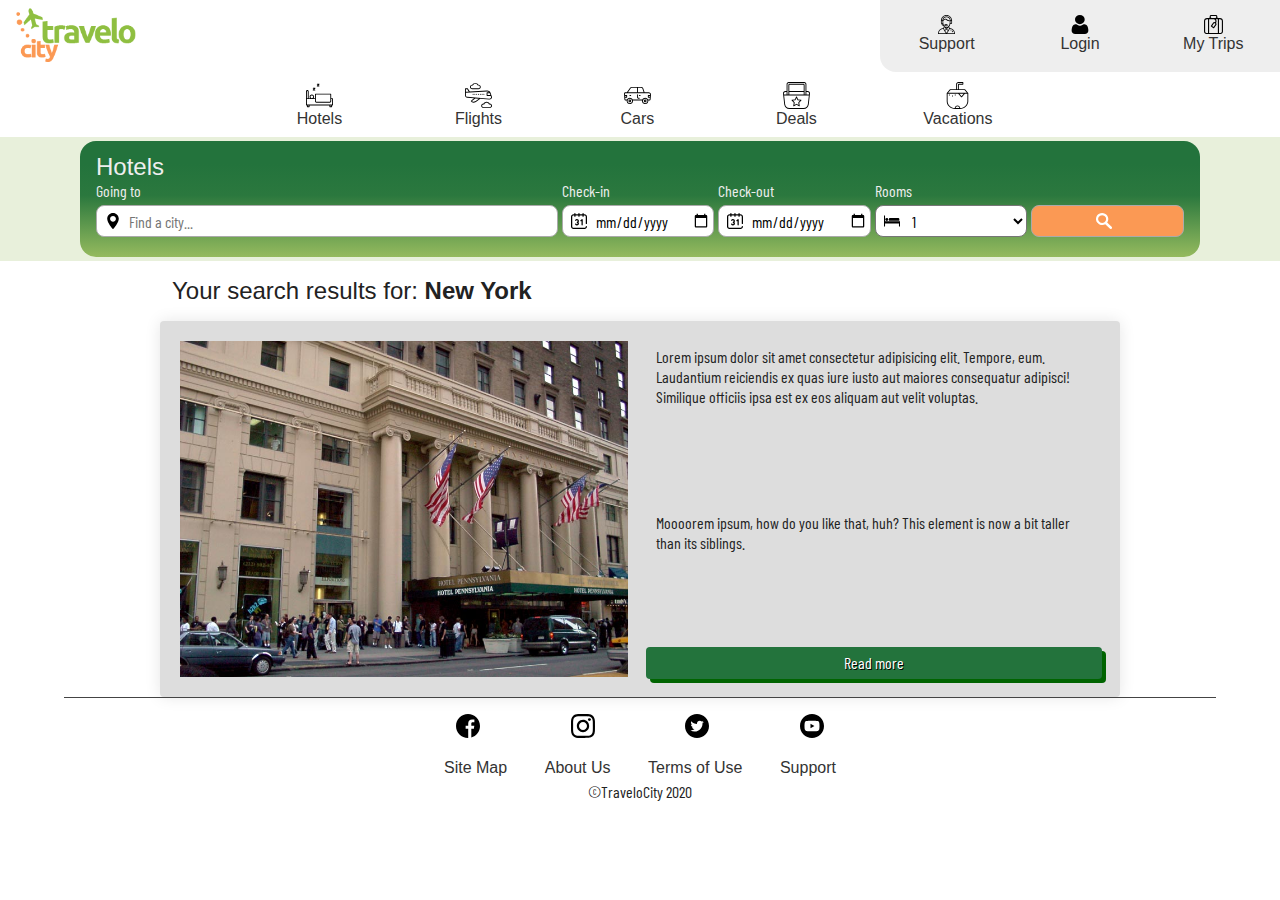
==== commit 79171a00: "Images adjusted." ====
--- a/search.html
+++ b/search.html
@@ -20,39 +20,46 @@
           </div>
           <nav>
             <ul class="flex-nav-menu background-round-menu">
-              <li class="flex-item"><a href="#"><img src="icons/support.svg" alt="Contact icon" class="svg-top auto-margin" title="Support" /><span class="menu-name-top">Support</span></a></li>           
-              <li class="flex-item"><a href="#"><img src="icons/user.svg" alt="Login icon" class="svg-top auto-margin" title="Login"/><span class="menu-name-top">Login</span></a></li>
-              <li class="flex-item"><a href="#"><img src="icons/suitcase.svg" alt="My Trips icon" class="svg-top auto-margin" title="My Trips"/><span class="menu-name-top">My Trips</span></a></li>
+              <li class="flex-item"><a href="#"><img src="icons/support.svg" alt="Contact Menu" class="svg-top auto-margin" title="Contact Menu" /><span class="menu-name-top">Support</span></a></li>           
+              <li class="flex-item"><a href="#"><img src="icons/user.svg" alt="Login Menu" class="svg-top auto-margin" title="Login Menu"/><span class="menu-name-top">Login</span></a></li>
+              <li class="flex-item"><a href="#"><img src="icons/suitcase.svg" alt="My Trips Menu" class="svg-top auto-margin" title="My Trips Menu"/><span class="menu-name-top">My Trips</span></a></li>
             </ul>
           </nav>
         </div>
         <nav>
           <ul class="flex-nav-menu">
-            <li class="flex-item"><a href="#"><img src="icons/hotel.svg" alt="Hotels" class="svg auto-margin" title="Hotels" /><span class="menu-name">Hotels</span></a></li>
-            <li class="flex-item"><a href="#"><img src="icons/airplane.svg" alt="Flights" class="svg auto-margin" title="Flights" /><span class="menu-name">Flights</span></a></li>
-            <li class="flex-item"><a href="#"><img src="icons/car.svg" alt="Cars" class="svg auto-margin" title="Cars"/><span class="menu-name">Cars</span></a></li>
-            <li class="flex-item"><a href="#"><img src="icons/deals.svg" alt="Deals" class="svg auto-margin" title="Deals" /><span class="menu-name">Deals</span></a></li>
-            <li class="flex-item"><a href="search.html"><img src="icons/vacation.svg" alt="Vacations" class="svg auto-margin" title="Vacations"/><span class="menu-name">Vacations</span></a></li>
+            <li class="flex-item"><a href="#"><img src="icons/hotel.svg" alt="Hotels Link " class="svg auto-margin" title="Hotels" /><span class="menu-name">Hotels</span></a></li>
+            <li class="flex-item"><a href="#"><img src="icons/airplane.svg" alt="Flights Link" class="svg auto-margin" title="Flights" /><span class="menu-name">Flights</span></a></li>
+            <li class="flex-item"><a href="#"><img src="icons/car.svg" alt="Cars Link" class="svg auto-margin" title="Cars"/><span class="menu-name">Cars</span></a></li>
+            <li class="flex-item"><a href="#"><img src="icons/deals.svg" alt="Deals Link" class="svg auto-margin" title="Deals" /><span class="menu-name">Deals</span></a></li>
+            <li class="flex-item"><a href="./search.html"><img src="icons/vacation.svg" alt="Vacations Link" class="svg auto-margin" title="Vacations"/><span class="menu-name">Vacations</span></a></li>
           </ul>
         </nav>
       </header>
       <main>
         <article>
-        <div class="search-bar margin-auto">         			
-          <div class="grid-search">
-            <h2 class="htl">Hotels</h2>                        
-            <label class="lblgng">Going to</label>
-            <input class="pin-map-icon fnct rounded-borders" type="search" placeholder="Find a city..." name="city" />              
-              <label class="ckin">Check-in</label>
-              <input class="dtin rounded-borders calendar-icon" type="date" name="check-in" />
-              <label class="ckou">Check-out</label>            
-              <input class="dtou rounded-borders calendar-icon" type="date" name="check-out" />      
-              <label class="lbrm">Rooms</label>
-              <input class="nrmm rounded-borders bed-icon" type="number" name="rooms" placeholder= "Max to 5" min="1" max="5"/>
-              <button class="button btn1 mag-icon" type="button"></button>
-          </div>
-          </div>
-        </article>  
+          <div class="search-bar margin-auto">         			
+           <div class="grid-search">
+             <h2 class="htl">Hotels</h2>                        
+             <label class="lblgng" for="fnct">Going to</label>
+             <input id="fnct" class="pin-map-icon fnct rounded-borders" type="search" placeholder="Find a city..." name="city" />              
+               <label class="ckin" for="dtin">Check-in</label>
+               <input id="dtin" class="dtin rounded-borders calendar-icon" type="date" name="check-in" />
+               <label class="ckou" for="dtou" >Check-out</label>            
+               <input id ="dtou" class="dtou rounded-borders calendar-icon" type="date" name="check-out" />      
+               <label class="lbrm" for="nrmm">Rooms</label>
+               <!-- <input class="nrmm rounded-borders bed-icon" type="number" name="rooms" placeholder= "Max to 5" min="1" max="5"/> -->
+               <select id="nrmm" class="nrmm rounded-borders bed-icon" name="rooms">
+                 <option value="1">1</option>
+                 <option value="2">2</option>
+                 <option value="3">3</option>
+                 <option value="4">4</option>
+                 <option value="5">5</option>
+               </select>
+               <button class="button btn1 mag-icon" type="button">Search</button>
+            </div>
+           </div>
+         </article>    
       <section class="section auto-margin"> <!-- Section Results-->					
         <h2>Your search results for: <strong>New York</strong></h2>
         <div class="box-result">       
--- a/css/default.css
+++ b/css/default.css
@@ -254,15 +254,13 @@
 
 [type="text"],
 [type="date"],
-[type="number"],
+select,
 button {
   height: 3em;  
   margin-bottom: 0.25em;
   background-color: rgba(255, 255, 255, 0.2);
 
 }
-
-
 
 div.flex-container {
   background-color: white;
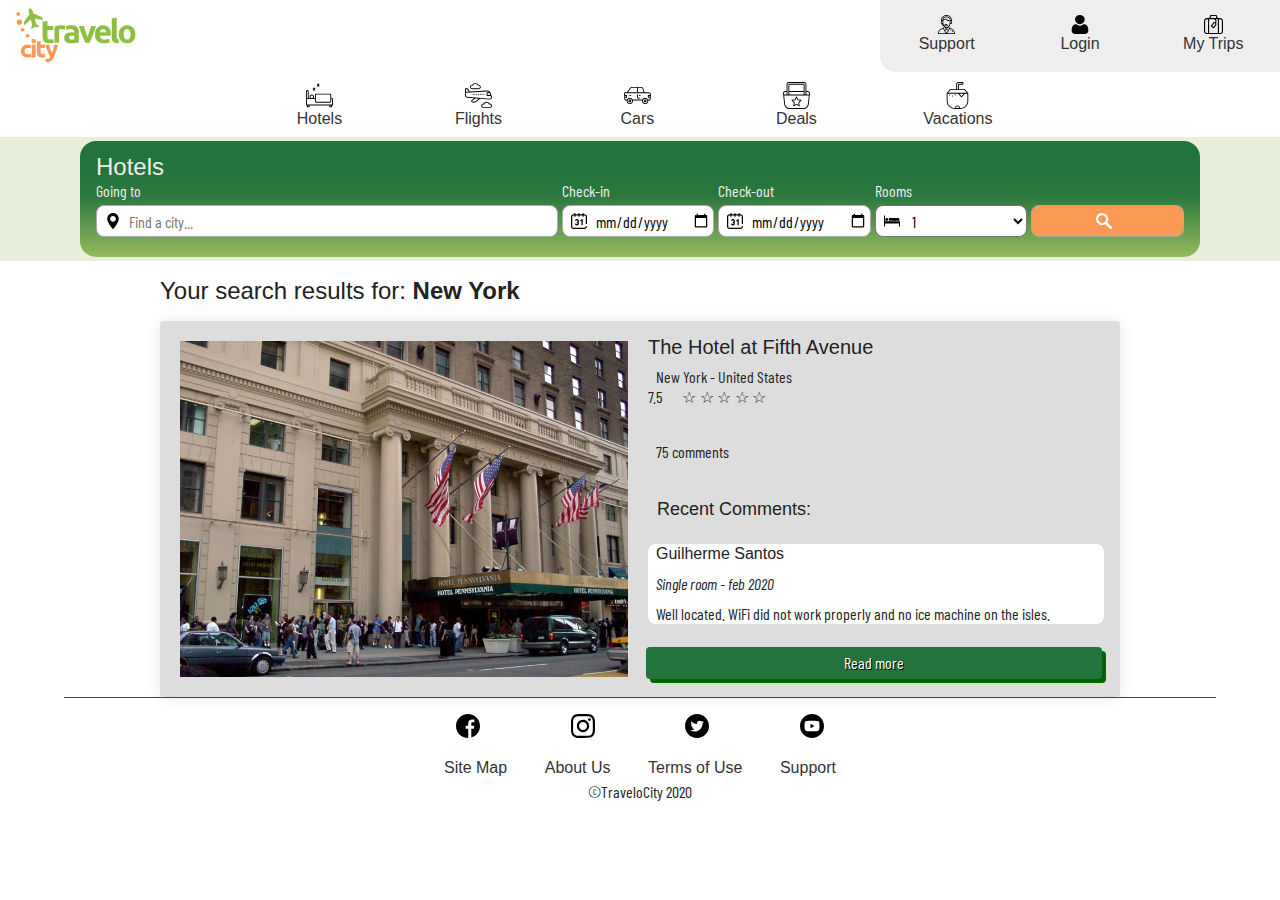
==== commit bba3d00e: "Styling fixed. Section with items added to search." ====
--- a/search.html
+++ b/search.html
@@ -56,7 +56,7 @@
                  <option value="4">4</option>
                  <option value="5">5</option>
                </select>
-               <button class="button btn1 mag-icon" type="button">Search</button>
+               <button class="button btns mag-icon" type="button">Search</button>
             </div>
            </div>
          </article>    
@@ -69,8 +69,21 @@
             </a>
             </div>            
             <div class="box-result-item">
-              <p>Lorem ipsum dolor sit amet consectetur adipisicing elit. Tempore, eum. Laudantium reiciendis ex quas iure iusto aut maiores consequatur adipisci! Similique officiis ipsa est ex eos aliquam aut velit voluptas.</p>
-              <p>Moooorem ipsum, how do you like that, huh? This element is now a bit taller than its siblings.</p>     
+              <div class="details">
+              <h3>The Hotel at Fifth Avenue</h3>
+              <p>New York - United States</p>  
+              <span>7.5</span>
+              <div class="rating">
+              <span>☆</span><span>☆</span><span>☆</span><span>☆</span><span>☆</span>
+              </div>
+              </div>
+              <p>75 comments</p>              
+              <h4>Recent Comments:</h4>
+              <div class="box-comment">
+                <h5>Guilherme Santos</h5>
+                <p><em>Single room - feb 2020</em></p>
+                <p>Well located. WiFi did not work properly and no ice machine on the isles.</p>
+              </div>
               <a href="#" class="btn-offer btn">Read more</a>
             </div>          
           </div>
--- a/css/default.css
+++ b/css/default.css
@@ -26,7 +26,13 @@
   --font-size: 1em;
   --font-bigger: 1.5em;
   --gdr-bg-old: rgb(35, 115, 60);
-  --gdr-bg-active: linear-gradient(180deg, rgba(35,115,60,1) 20%, rgba(43,120,62,1) 47%, rgba(129,174,88,1) 90%, rgba(149,186,94,1) 100%);
+  --gdr-bg-active: linear-gradient(
+    180deg,
+    rgba(35, 115, 60, 1) 20%,
+    rgba(43, 120, 62, 1) 47%,
+    rgba(129, 174, 88, 1) 90%,
+    rgba(149, 186, 94, 1) 100%
+  );
   /* --gdr-bg-active: linear-gradient(180deg,rgba(35, 115, 60, 0.9416141456582633) 0%,rgba(149, 186, 94, 1) 100%  ); */
   --gdr-bg2-old: rgb(110, 191, 241);
   --gdr-bg2-active: linear-gradient(
@@ -41,7 +47,7 @@
   padding: 0em;
   font-size: 1em;
   line-height: 1.25em;
-  font-family: var(--font-family-2);  
+  font-family: var(--font-family-2);
 }
 
 .auto-margin {
@@ -50,17 +56,26 @@
   max-width: var(--max-width);
 }
 
-h1,h2,h3,h4,h5,h6,ul,ol,
+h1,
+h2,
+h3,
+h4,
+h5,
+h6,
+ul,
+ol,
 li {
   font-family: var(--font-family-1);
   font-weight: normal;
   
 }
 
-section
-h2{
+section h2  {
   margin-top: 1.25rem;
   margin-bottom: 1.25rem;
+}
+
+h4, h5, h6 {
   margin-left: 0.5em;
 }
 
@@ -72,19 +87,10 @@
   overflow: hidden;
 }
 
-
-.button {
-  background-color: var(--col-accent-2);
-  /* border: solid; */
-  /* color: var(--col-on-accent-2); */
-  text-decoration: none;
-  display: inline-block;
-  font-size: 1em;
-  border-radius: 0.5em;
-  color: transparent;  
-  max-height: 2em;
-
-}
+h2 {
+  text-align: left;
+}
+
 
 .search-bar {
   background: var(--gdr-bg-old);
@@ -100,33 +106,61 @@
 .grid-search {
   display: grid;
   color: var(--col-on-accent-1);
-  gap: 0.25em;  
+  gap: 0.25em;
   width: 100%;
   grid-template-columns: 1fr 1fr 1fr;
   grid-template-rows: repeat(6, minmax(1.5em, auto));
-  grid-template-areas: 
-  "htl htl htl"
-  "lblgng lblgng lblgng"
-  "fnct fnct fnct"
-  "ckin ckou lbrm" 
-  "dtin dtou nrmm"  
-  "btn1 btn1 btn1";
-}
-
-.lblgng { grid-area: lblgng;
-  justify-self: start;}
-.fnct { grid-area: fnct; }
-.ckin { grid-area: ckin; 
-  justify-self: start}
-.ckou { grid-area: ckou;
-  justify-self: start; }
-.dtin { grid-area: dtin; }
-.dtou { grid-area: dtou; }
-.lbrm { grid-area: lbrm;
-  justify-self: start; }
-.btn1 { grid-area: btn1; }
-.nrmm { grid-area: nrmm; }
-
+  grid-template-areas:
+    "htl htl htl"
+    "lblgng lblgng lblgng"
+    "fnct fnct fnct"
+    "ckin ckou lbrm"
+    "dtin dtou nrmm"
+    "btns btns btns";
+}
+
+.lblgng {
+  grid-area: lblgng;
+  justify-self: start;
+}
+.fnct {
+  grid-area: fnct;
+}
+.ckin {
+  grid-area: ckin;
+  justify-self: start;
+}
+.ckou {
+  grid-area: ckou;
+  justify-self: start;
+}
+.dtin {
+  grid-area: dtin;
+}
+.dtou {
+  grid-area: dtou;
+}
+.lbrm {
+  grid-area: lbrm;
+  justify-self: start;
+}
+.btns {
+  grid-area: btns;
+}
+.nrmm {
+  grid-area: nrmm;
+}
+
+.button {
+  background-color: var(--col-accent-2);
+  /* border: solid; */
+  /* color: var(--col-on-accent-2); */
+  text-decoration: none;
+  display: inline-block;
+  border-radius: 0.5em;
+  color: transparent;
+  max-height: 2em;
+}
 
 .logo {
   width: 7.5em;
@@ -146,6 +180,20 @@
 .svg-top {
   max-width: 1.2em;
   display: block;
+}
+
+.box-footer {
+  background-color: var(--gdr-bg-old);
+  text-align: center;
+  color: var(--col-on-accent-1);
+}
+
+.price {
+  text-align: right;
+  font-weight: bold;
+  font-size: 1.15em;
+  margin-top: 0.625em;
+  margin-right: 0.2em;
 }
 
 .grid-container {
@@ -155,11 +203,6 @@
   margin: 0 0 1em 0;
   background-color: var(--col-on-accent-1);
   grid-gap: 0rem;
-}
-
-
-.boxes.grid-container {
-  grid-template-columns: 1fr 1fr;
 }
 
 .flex-header-container {
@@ -184,10 +227,9 @@
 
 .flex-item {
   margin-right: auto;
-  margin-left: auto; 
+  margin-left: auto;
   margin-top: 1em;
   margin-bottom: 1em;
-  
 }
 
 .flex-nav-menu {
@@ -195,9 +237,8 @@
   flex-direction: row;
   margin-left: auto;
   margin-right: auto;
-  justify-content: space-between;    
+  justify-content: space-between;
   max-width: 25em;
-  
 }
 
 .background-round-menu {
@@ -210,10 +251,34 @@
   background-color: var(--col-accent-1);
   margin-left: 0.25rem;
   font-size: var(--font-size);
-  justify-content: stretch;	
-  
-  /* margin: 0.25em; */
-  /* width: 128px; */
+  justify-content: stretch;
+}
+.menu-name {
+  opacity: 1;
+  transition: opacity 0.3s;
+}
+
+.menu-name-top {
+  opacity: 0;
+  transition: opacity 0.3s;
+}
+
+.page-footer {
+  /* height: 5.5em; */
+  /* background-color: var(--col-accent-3); */
+  text-align: center;
+  margin-right: auto;
+  margin-left: auto;
+  justify-content: space-between;
+  border-top: solid #444 0.001em;
+  width: 90%;
+  padding-bottom: 1em;
+}
+.links-footer {
+  max-width: 1.5em;
+}
+.boxes.grid-container {
+  grid-template-columns: 1fr 1fr;
 }
 
 .box.grid-item {
@@ -223,92 +288,49 @@
   /* padding: 0.125em; */
   max-width: 15em;
   /* max-height: 100%; */
-  box-shadow: 2px 5px 15px -5px rgba(0,0,0,0.51);
+  box-shadow: 0.125em 0.312em 0.9em -0.312em rgba(0, 0, 0, 0.51);
   place-self: center stretch;
-  
-}
-
-.box-header, h4, p {
+}
+
+.box-header,
+h4,
+p {
   margin-top: 0.625em;
   margin-left: 0.5em;
   margin-right: 0.5em;
-}
-
-.box-footer {
-  background-color: var(--gdr-bg-old);
-  text-align: center;
-  color: var(--col-on-accent-1);
-}
-
-.price {
-  text-align: right;
-  font-weight: bold;
-  font-size: 1.15em;
-  margin-top: 0.625em;
-  margin-right: 0.2em;
-}
-
-label {
-  display: block;
 }
 
 [type="text"],
 [type="date"],
 select,
 button {
-  height: 3em;  
+  height: 3em;
   margin-bottom: 0.25em;
   background-color: rgba(255, 255, 255, 0.2);
-
 }
 
 div.flex-container {
   background-color: white;
 }
 
-.page-footer {
-    /* height: 5.5em; */
-    /* background-color: var(--col-accent-3); */
-    text-align: center;
-    margin-right: auto;
-    margin-left: auto;
-    justify-content: space-between;
-    border-top: solid #444 0.001em ;
-    width: 90%; 
-    padding-bottom: 1em;
-    
-}
-.links-footer { 
- max-width: 1.5em;
-}
-
 .flex-nav-menu.footer {
-    width: 17em;
-    padding: 0.25em;
+  width: 17em;
+  padding: 0.25em;
 }
 
 .flex-nav-menu.footer.icons {
   width: 10em;
-  padding: 1em; 
-}
-
-.menu-name {
-  opacity: 1;
-  transition: opacity 0.3s;
-}
-
-.menu-name-top {
-  opacity: 0;
-  transition: opacity 0.3s; 
-}
-
-.grid-item.box:nth-child(n+3){
+  padding: 1em;
+}
+
+
+.grid-item.box:nth-child(n + 3) {
   display: none;
 }
 
 .pin-map-icon {
   flex-grow: 1;
-  background-image: url('../icons/pin.svg');
+  background-image: url("../icons/pin.svg");
   background-size: 1em;
   background-repeat: no-repeat;
   background-position: 0.5em center;
@@ -317,7 +339,7 @@
 
 .calendar-icon {
   flex-grow: 1;
-  background-image: url('../icons/calendar.svg');
+  background-image: url("../icons/calendar.svg");
   background-size: 1em;
   background-repeat: no-repeat;
   background-position: 0.5em center;
@@ -326,7 +348,7 @@
 
 .bed-icon {
   flex-grow: 1;
-  background-image: url('../icons/bed.svg');
+  background-image: url("../icons/bed.svg");
   background-size: 1em;
   background-repeat: no-repeat;
   background-position: 0.5em center;
@@ -335,11 +357,10 @@
 
 .mag-icon {
   flex-grow: 1;
-  background-image: url('../icons/magnifying-glass.svg');
+  background-image: url("../icons/magnifying-glass.svg");
   background-size: 1em;
   background-repeat: no-repeat;
   background-position: center;
-
 }
 
 .rounded-borders {
@@ -349,159 +370,160 @@
   /* border-top-left-radius: 0.5em; */
 }
 
-@media screen and (min-width: 40em) {    /* media-query 40em*/
+/* media query 640px or more */
+
+@media screen and (min-width: 40em) {
+  /* media-query 40em*/
   .search-bar {
-    width:  35em;
-  }
- 
-  .grid-search{
+    width: 35em;
+  }
+
+  .grid-search {
     width: auto;
   }
 
   .grid-container {
     grid-template-columns: repeat(3, 1fr);
-    grid-gap: 1em;    
-  }
-   .boxes.grid-container {
-    grid-template-columns: repeat(3, 1fr);
-  }
-
-  .grid-item.box:nth-child(n+3){
-    display: block;
-}
-  .grid-item.box:nth-child(n+4){
-    display: none;
-}
-
-.flex-nav-menu {
-  color: var(--col-on-bg);
-  text-align: center;
-  min-width: 25em;
-  max-width: 30em;
-}
-
-.background-round-menu {
-  height: 4.5em;
-}
-
-.menu-name-top {
-  opacity: 1;
-  transition: opacity 0.3s;
-}
-
-.flex-nav-menu .flex-item {
-  min-width: 5em;
-  transition: background-color 0.3s;
-  margin-left: auto;
-  margin-right: auto;
-  margin: auto;
-  border-radius: 0.9em;
-  padding: 0.3em 0.5em 0.5em 0.5em;
-}
-
-.flex-nav-menu .flex-item:hover {
-  background-color: var(--col-accent-1);
-  border-radius: 0.9em;
-  color: white;
-}
-
-.svg {
-  margin-left: auto;
-  margin-right: auto;    
-}
-
-.flex-item:hover .svg, .flex-item:hover .svg-top  {
-  filter: invert(100%) sepia(0%) saturate(0%) hue-rotate(300deg) brightness(101%) contrast(105%);
-}
-
-.flex-item:hover .menu-name, .flex-item:hover .menu-name-top{
-  color: white;
-}
-
-.links-footer:hover {
-  filter: invert(40%) sepia(95%) saturate(4917%) hue-rotate(76deg) brightness(92%) contrast(91%);
-}
-
-.flex-ul {
-  justify-content: space-evenly;
-  margin-bottom: 0.5em;
-  margin-right: 0;
-  width: auto;
-  min-width: 20em;
-  height: 75%;
-  padding-left: 5em;
-  padding-left: 5em; 
-}
-
-.flex-item {
-  margin-left: auto;
-  margin-right: auto;
-  max-width: 100%;
-  vertical-align: middle;
-  text-align: center;
-}
-
-.logo {
-  margin-left: 1rem;
-  margin-top: 0.5rem;
-}
-
-h2{
-  text-align: left;
-}
-
-.flex-header-container {
-  margin-left: auto;
-  margin-right: auto;
-}
-
-.mag-icon{
-  background-position: 15em center;
-}
-
-
-@media screen and (min-width: 80em) {
-  .grid-item.box:nth-child(n+4){
-    display: block;
-}
+    grid-gap: 1em;
+  }
+
   .flex-nav-menu {
     color: var(--col-on-bg);
     text-align: center;
-    max-width: 50em;
+    min-width: 25em;
+    max-width: 30em;
+  }
+
+  .background-round-menu {
+    height: 4.5em;
+  }
+
+  .menu-name-top {
+    opacity: 1;
+    transition: opacity 0.3s;
   }
 
   .boxes.grid-container {
-    grid-template-columns: repeat(4, 1fr);
-  }
-
-  .search-bar {
-    max-width: 70em;
-    width: 100%;
-    align-content: center;
-    border-radius: 1em;
-    transition: ease-in 1s;
+    grid-template-columns: repeat(3, 1fr);
+  }
+
+  .flex-nav-menu .flex-item {
+    min-width: 5em;
+    transition: background-color 0.3s;
+    margin-left: auto;
+    margin-right: auto;
+    margin: auto;
+    border-radius: 0.9em;
+    padding: 0.3em 0.5em 0.5em 0.5em;
+  }
+
+  .flex-nav-menu .flex-item:hover {
+    background-color: var(--col-accent-1);
+    border-radius: 0.9em;
+    color: white;
+  }
+
+  .svg {
+    margin-left: auto;
+    margin-right: auto;
+  }
+
+  .flex-item:hover .svg,
+  .flex-item:hover .svg-top {
+    filter: invert(100%) sepia(0%) saturate(0%) hue-rotate(300deg)
+      brightness(101%) contrast(105%);
+  }
+
+  .flex-item:hover .menu-name,
+  .flex-item:hover .menu-name-top {
+    color: white;
+  }
+
+  .links-footer:hover {
+    filter: invert(40%) sepia(95%) saturate(4917%) hue-rotate(76deg)
+      brightness(92%) contrast(91%);
+  }
+
+  .flex-ul {
+    justify-content: space-evenly;
+    margin-bottom: 0.5em;
+    margin-right: 0;
+    width: auto;
+    min-width: 20em;
+    height: 75%;
+    padding-left: 5em;
+    padding-left: 5em;
+  }
+
+  .flex-item {
+    margin-left: auto;
+    margin-right: auto;
+    max-width: 100%;
+    vertical-align: middle;
     text-align: center;
   }
-  .grid-search {
-    display: grid;
-    color: var(--col-on-accent-1);
-    gap: 0.25em; 
-    width: 100%;
-    grid-template-columns: 2fr 1fr 1fr 1fr 1fr 1fr; 
-    grid-template-rows: repeat(3, minmax(1em, auto));
-    grid-template-areas: 
-    "htl . . . . ."
-    "lblgng lblgng ckin ckou lbrm . "
-    "fnct fnct dtin dtou nrmm btn1 "
-  }
-
-  .mag-icon{
-    background-position: 4em center;
-  }
+
+  .logo {
+    margin-left: 1rem;
+    margin-top: 0.5rem;
+  }
+
   
-
-}
-
-}
-
-
+  .flex-header-container {
+    margin-left: auto;
+    margin-right: auto;
+  }
+
+  .mag-icon {
+    background-position: 15em center;
+  }
+
+  .grid-item.box:nth-child(n + 3) {
+    display: block;
+  }
+  .grid-item.box:nth-child(n + 4) {
+    display: none;
+  }
+
+/* media query 1280px or more */
+
+  @media screen and (min-width: 80em) {
+    .grid-item.box:nth-child(n + 4) {
+      display: block;
+    }
+    .flex-nav-menu {
+      color: var(--col-on-bg);
+      text-align: center;
+      max-width: 50em;
+    }
+
+    .boxes.grid-container {
+      grid-template-columns: repeat(4, 1fr);
+    }
+
+    .search-bar {
+      max-width: 70em;
+      width: 100%;
+      align-content: center;
+      border-radius: 1em;
+      transition: ease-in 1s;
+      text-align: center;
+    }
+    .grid-search {
+      display: grid;
+      color: var(--col-on-accent-1);
+      gap: 0.25em;
+      width: 100%;
+      grid-template-columns: 2fr 1fr 1fr 1fr 1fr 1fr;
+      grid-template-rows: repeat(3, minmax(1em, auto));
+      grid-template-areas:
+        "htl . . . . ."
+        "lblgng lblgng ckin ckou lbrm . "
+        "fnct fnct dtin dtou nrmm btns ";
+    }
+
+    .mag-icon {
+      background-position: 4em center;
+    }
+  }
+}
--- a/css/search.css
+++ b/css/search.css
@@ -12,7 +12,35 @@
   /* background-color: thistle; */
   flex-grow: 1;
   margin-left: 1em;   
+  grid-gap: 1em;
 }
+
+.details {
+  display: inline-block;
+}
+
+.box-comment {
+  background-color: white;
+  border-radius: 0.5em;
+}
+
+.rating {
+  margin-left: 1em;
+  display: inline-block;
+  
+}
+.rating > span {
+  display: inline-block;
+  position: relative;
+  width: 1.1em;
+}
+.rating > span:hover:before,
+.rating > span:hover ~ span:before {
+   content: "\2605";
+   position: absolute;
+   color: gold;
+}
+
 .btn-offer {
   display: block;
   background-color:var(--gdr-bg-old);
@@ -37,8 +65,7 @@
     display: grid;    	
     grid-template-columns: 1fr 1fr; 
     grid-template-rows: 1fr; 
- 
-    	
+   	
   }
 .box-result-item {
   display: grid;
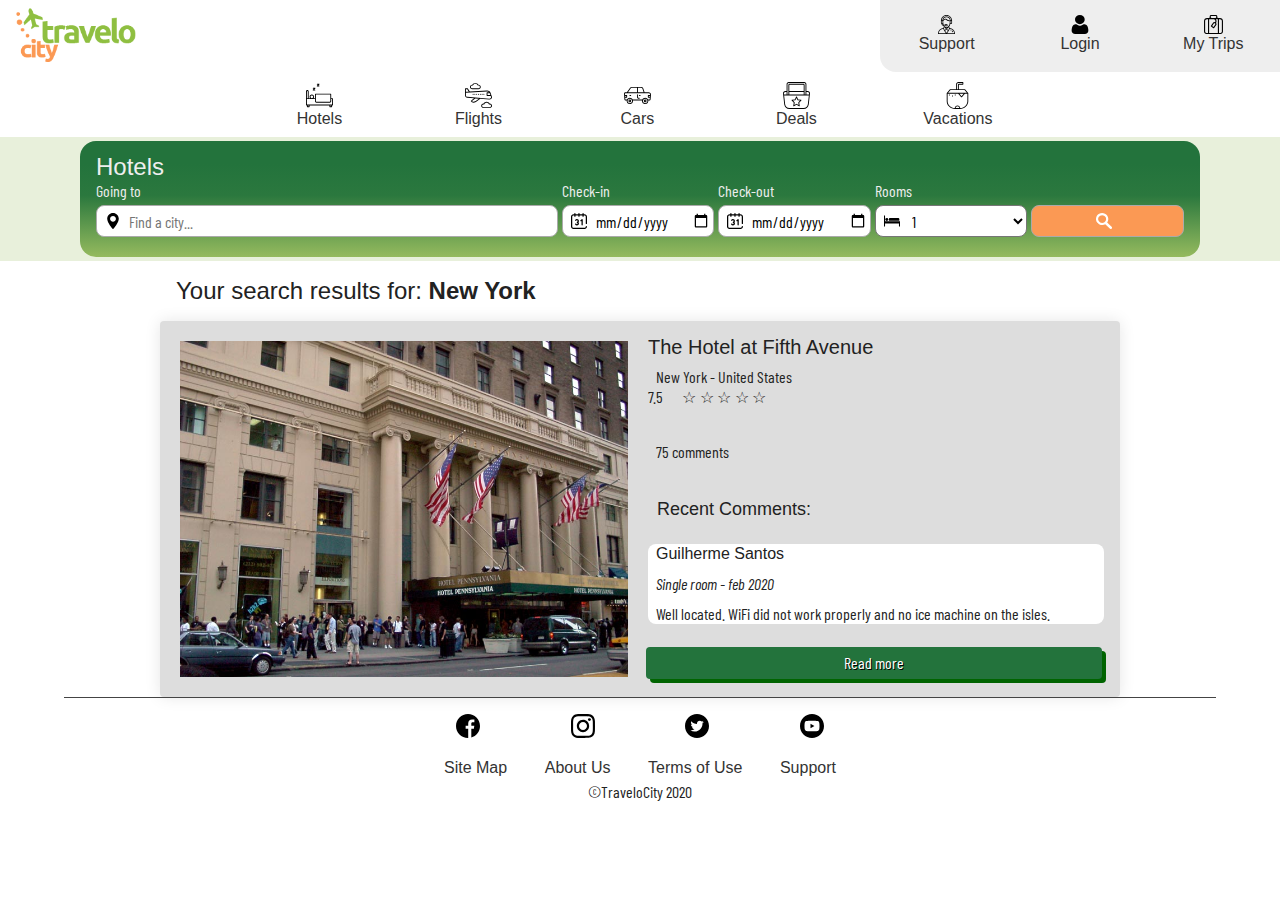
==== commit 767e010e: "Anchors fixed." ====
--- a/search.html
+++ b/search.html
@@ -15,7 +15,7 @@
       <header>
         <div class="flex-header-container">
           <div>
-            <a href="index.html"><img class="logo" src="img/travelocity-logo.png" alt="TraveloCity Logo"/></a>
+            <a href="./index.html"><img class="logo" src="img/travelocity-logo.png" alt="TraveloCity Logo"/></a>
           
           </div>
           <nav>
--- a/css/default.css
+++ b/css/default.css
@@ -73,6 +73,8 @@
 section h2  {
   margin-top: 1.25rem;
   margin-bottom: 1.25rem;
+  margin-left: 1rem;
+  margin-right: 1rem;
 }
 
 h4, h5, h6 {
@@ -108,7 +110,7 @@
   color: var(--col-on-accent-1);
   gap: 0.25em;
   width: 100%;
-  grid-template-columns: 1fr 1fr 1fr;
+  grid-template-columns: 2fr 2fr 1fr;
   grid-template-rows: repeat(6, minmax(1.5em, auto));
   grid-template-areas:
     "htl htl htl"
@@ -302,12 +304,16 @@
 
 [type="text"],
 [type="date"],
+[type="search"],
 select,
 button {
-  height: 3em;
+  height: 4em;
   margin-bottom: 0.25em;
   background-color: rgba(255, 255, 255, 0.2);
-}
+  font-size: 1em;
+}
+
+
 
 div.flex-container {
   background-color: white;
@@ -360,7 +366,7 @@
   background-image: url("../icons/magnifying-glass.svg");
   background-size: 1em;
   background-repeat: no-repeat;
-  background-position: center;
+  background-position: center center; 
 }
 
 .rounded-borders {
